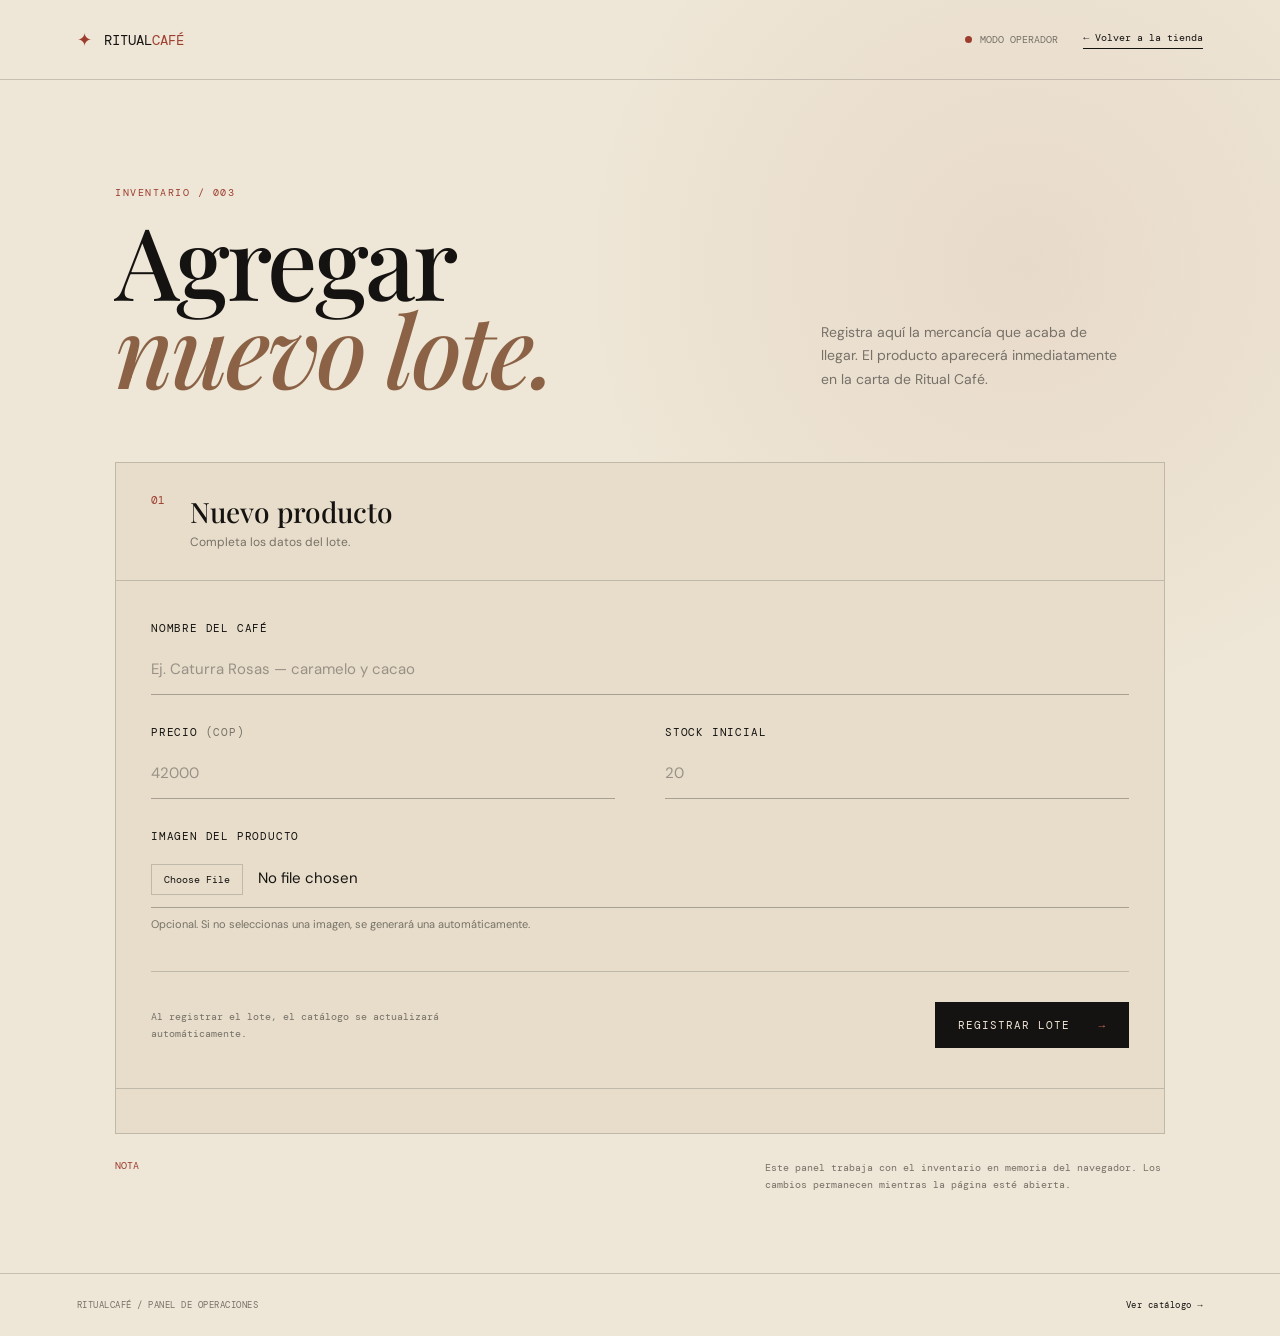
==== admin.html @ 243dc38a "feat: implementar panel de administración al inventario" ====
<!DOCTYPE html>
<html lang="es">
<head>
    <meta charset="UTF-8">
    <meta name="viewport" content="width=device-width, initial-scale=1.0">

    <title>Ritual Café — Inventario</title>

    <link rel="preconnect" href="https://fonts.googleapis.com">
    <link rel="preconnect" href="https://fonts.gstatic.com" crossorigin>

    <link
        href="https://fonts.googleapis.com/css2?family=DM+Mono:wght@400;500&family=DM+Sans:wght@400;500;600&family=Playfair+Display:ital,wght@0,500;0,600;1,500&display=swap"
        rel="stylesheet"
    >

    <link rel="stylesheet" href="css/admin.css">
</head>

<body>

    <header class="admin-header">

        <div class="admin-marca">
            <span>✦</span>
            <a href="tienda.html">RITUAL<span>CAFÉ</span></a>
        </div>

        <nav aria-label="Navegación administrativa">
            <span class="estado">
                <i></i>
                MODO OPERADOR
            </span>

            <a href="tienda.html">
                ← Volver a la tienda
            </a>
        </nav>

    </header>


    <main class="admin-main">

        <section class="admin-intro">

            <div>
                <span class="etiqueta">INVENTARIO / 003</span>

                <h1>
                    Agregar<br>
                    <em>nuevo lote.</em>
                </h1>
            </div>

            <p>
                Registra aquí la mercancía que acaba de llegar.
                El producto aparecerá inmediatamente en la carta
                de Ritual Café.
            </p>

        </section>


        <section class="panel-inventario">

            <div class="panel-titulo">
                <span>01</span>

                <div>
                    <h2>Nuevo producto</h2>
                    <p>Completa los datos del lote.</p>
                </div>
            </div>


            <form
                id="form-nuevo-producto"
                class="formulario-admin"
            >

                <div class="campo campo-nombre">

                    <label for="nombre-producto">
                        Nombre del café
                    </label>

                    <input
                        type="text"
                        id="nombre-producto"
                        name="nombre"
                        placeholder="Ej. Caturra Rosas — caramelo y cacao"
                        required
                    >

                </div>


                <div class="fila-campos">

                    <div class="campo">

                        <label for="precio-producto">
                            Precio
                            <span>(COP)</span>
                        </label>

                        <input
                            type="number"
                            id="precio-producto"
                            name="precio"
                            min="0"
                            step="500"
                            placeholder="42000"
                            required
                        >

                    </div>


                    <div class="campo">

                        <label for="stock-producto">
                            Stock inicial
                        </label>

                        <input
                            type="number"
                            id="stock-producto"
                            name="stock"
                            min="0"
                            step="1"
                            placeholder="20"
                            required
                        >

                    </div>

                </div>


                <div class="campo">

                    <label for="imagen-producto">
                        Imagen del producto
                    </label>

                    <input
                        type="file"
                        id="imagen-producto"
                        name="imagen"
                        accept="image/*"
                    >

                    <small>
                        Opcional. Si no seleccionas una imagen,
                        se generará una automáticamente.
                    </small>

                </div>


                <div class="formulario-final">

                    <p>
                        Al registrar el lote, el catálogo
                        se actualizará automáticamente.
                    </p>

                    <button
                        type="submit"
                        class="boton-registrar"
                    >
                        Registrar lote
                        <span>→</span>
                    </button>

                </div>

            </form>


            <p
                id="mensaje-admin"
                class="mensaje-admin"
                role="status"
                aria-live="polite"
            ></p>

        </section>


        <section class="nota-admin">

            <span>NOTA</span>

            <p>
                Este panel trabaja con el inventario en memoria
                del navegador. Los cambios permanecen mientras
                la página esté abierta.
            </p>

        </section>

    </main>


    <footer class="admin-footer">
        <span>RITUALCAFÉ / PANEL DE OPERACIONES</span>

        <a href="tienda.html">
            Ver catálogo →
        </a>
    </footer>


    <script src="js/admin.js"></script>

</body>
</html>
---- css/admin.css ----
:root {
    --negro: #151311;
    --negro-suave: #211e1b;

    --crema: #eee6d6;
    --papel: #e7ddca;

    --cafe: #60432e;
    --rojo: #9d3d2e;

    --gris: #777168;

    --borde: rgba(21, 19, 17, 0.18);

    --fuente-titulo: "Playfair Display", Georgia, serif;
    --fuente-cuerpo: "DM Sans", sans-serif;
    --fuente-mono: "DM Mono", monospace;
}


* {
    box-sizing: border-box;
}


html {
    scroll-behavior: smooth;
}


body {
    margin: 0;

    min-height: 100vh;

    background:
        radial-gradient(
            circle at 80% 20%,
            rgba(157, 61, 46, 0.07),
            transparent 30%
        ),
        var(--crema);

    color: var(--negro);

    font-family: var(--fuente-cuerpo);
}


a {
    color: inherit;
}


button,
input {
    font: inherit;
}


/* ---------- HEADER ---------- */

.admin-header {
    min-height: 80px;

    padding: 0 6vw;

    border-bottom: 1px solid var(--borde);

    display: flex;
    align-items: center;
    justify-content: space-between;
}


.admin-marca {
    display: flex;
    align-items: center;
    gap: 12px;

    font-family: var(--fuente-mono);
    font-size: 14px;
}


.admin-marca > span {
    color: var(--rojo);
    font-size: 18px;
}


.admin-marca a {
    text-decoration: none;
}


.admin-marca a span {
    color: var(--rojo);
}


.admin-header nav {
    display: flex;
    align-items: center;
    gap: 25px;

    font-family: var(--fuente-mono);
    font-size: 10px;
}


.estado {
    display: flex;
    align-items: center;
    gap: 8px;

    color: var(--gris);
}


.estado i {
    width: 7px;
    height: 7px;

    display: block;

    border-radius: 50%;

    background: var(--rojo);
}


.admin-header nav a {
    text-decoration: none;

    padding-bottom: 4px;

    border-bottom: 1px solid var(--negro);
}


/* ---------- MAIN ---------- */

.admin-main {
    width: min(1050px, 90%);

    margin: 0 auto;

    padding: 100px 0 80px;
}


/* ---------- INTRO ---------- */

.admin-intro {
    display: grid;

    grid-template-columns: 1fr 0.55fr;

    gap: 80px;

    align-items: end;

    margin-bottom: 70px;
}


.etiqueta {
    color: var(--rojo);

    font-family: var(--fuente-mono);
    font-size: 10px;
    letter-spacing: 1.5px;
}


.admin-intro h1 {
    margin: 15px 0 0;

    font-family: var(--fuente-titulo);

    font-size: clamp(55px, 8vw, 100px);

    font-weight: 500;

    line-height: 0.88;

    letter-spacing: -3px;
}


.admin-intro h1 em {
    color: var(--cafe-claro, #8b6245);
}


.admin-intro > p {
    max-width: 300px;

    margin: 0;

    color: var(--gris);

    font-size: 14px;

    line-height: 1.7;
}


/* ---------- PANEL ---------- */

.panel-inventario {
    background: var(--papel);

    border: 1px solid var(--borde);
}


.panel-titulo {
    display: flex;
    align-items: flex-start;
    gap: 25px;

    padding: 30px 35px;

    border-bottom: 1px solid var(--borde);
}


.panel-titulo > span {
    color: var(--rojo);

    font-family: var(--fuente-mono);
    font-size: 11px;
}


.panel-titulo h2 {
    margin: 0 0 4px;

    font-family: var(--fuente-titulo);

    font-size: 28px;

    font-weight: 500;
}


.panel-titulo p {
    margin: 0;

    color: var(--gris);

    font-size: 12px;
}


/* ---------- FORMULARIO ---------- */

.formulario-admin {
    padding: 40px 35px;

    display: flex;
    flex-direction: column;

    gap: 30px;
}


.campo {
    display: flex;
    flex-direction: column;

    gap: 9px;
}


.campo label {
    font-family: var(--fuente-mono);

    font-size: 11px;

    text-transform: uppercase;

    letter-spacing: 0.8px;
}


.campo label span {
    color: var(--gris);
}


.campo input {
    width: 100%;

    padding: 15px 0;

    border: none;
    border-bottom: 1px solid rgba(21, 19, 17, 0.3);

    background: transparent;

    color: var(--negro);

    outline: none;

    font-size: 15px;

    transition: border-color 0.2s ease;
}


.campo input:focus {
    border-bottom-color: var(--rojo);
}


.campo input::placeholder {
    color: #999187;
}


.fila-campos {
    display: grid;

    grid-template-columns: 1fr 1fr;

    gap: 50px;
}


.campo input[type="file"] {
    padding: 12px 0;

    cursor: pointer;
}


.campo input[type="file"]::file-selector-button {
    margin-right: 15px;

    padding: 8px 12px;

    border: 1px solid var(--borde);

    background: transparent;

    color: var(--negro);

    font-family: var(--fuente-mono);

    font-size: 10px;

    cursor: pointer;
}


.campo small {
    color: var(--gris);

    font-size: 11px;
}


/* ---------- FINAL FORMULARIO ---------- */

.formulario-final {
    margin-top: 10px;

    padding-top: 30px;

    border-top: 1px solid var(--borde);

    display: flex;
    align-items: center;
    justify-content: space-between;

    gap: 30px;
}


.formulario-final p {
    max-width: 350px;

    margin: 0;

    color: var(--gris);

    font-family: var(--fuente-mono);

    font-size: 10px;

    line-height: 1.7;
}


.boton-registrar {
    padding: 15px 22px;

    border: 1px solid var(--negro);

    background: var(--negro);

    color: var(--crema);

    cursor: pointer;

    font-family: var(--fuente-mono);

    font-size: 11px;

    text-transform: uppercase;

    letter-spacing: 1px;

    transition:
        background 0.2s ease,
        color 0.2s ease;
}


.boton-registrar span {
    margin-left: 20px;

    color: #c96b5a;
}


.boton-registrar:hover {
    background: transparent;

    color: var(--negro);
}


/* ---------- MENSAJE ---------- */

.mensaje-admin {
    min-height: 45px;

    margin: 0;

    padding: 15px 35px;

    border-top: 1px solid var(--borde);

    color: var(--rojo);

    font-family: var(--fuente-mono);

    font-size: 11px;
}


/* ---------- NOTA ---------- */

.nota-admin {
    margin-top: 25px;

    display: flex;

    justify-content: space-between;

    gap: 30px;

    color: var(--gris);

    font-family: var(--fuente-mono);

    font-size: 10px;
}


.nota-admin span {
    color: var(--rojo);
}


.nota-admin p {
    max-width: 400px;

    margin: 0;

    line-height: 1.7;
}


/* ---------- FOOTER ---------- */

.admin-footer {
    padding: 25px 6vw;

    border-top: 1px solid var(--borde);

    display: flex;

    justify-content: space-between;

    color: var(--gris);

    font-family: var(--fuente-mono);

    font-size: 9px;

    letter-spacing: 0.5px;
}


.admin-footer a {
    color: var(--negro);

    text-decoration: none;
}


/* ---------- RESPONSIVE ---------- */

@media (max-width: 750px) {

    .admin-header {
        padding: 20px 5vw;

        align-items: flex-start;
    }


    .admin-header nav {
        flex-direction: column;

        align-items: flex-end;

        gap: 10px;
    }


    .admin-main {
        width: 90%;

        padding-top: 70px;
    }


    .admin-intro {
        grid-template-columns: 1fr;

        gap: 35px;
    }


    .fila-campos {
        grid-template-columns: 1fr;

        gap: 30px;
    }


    .formulario-final {
        align-items: flex-start;

        flex-direction: column;
    }


    .boton-registrar {
        width: 100%;
    }


    .nota-admin {
        flex-direction: column;
    }


    .admin-footer {
        flex-direction: column;

        gap: 15px;
    }
}
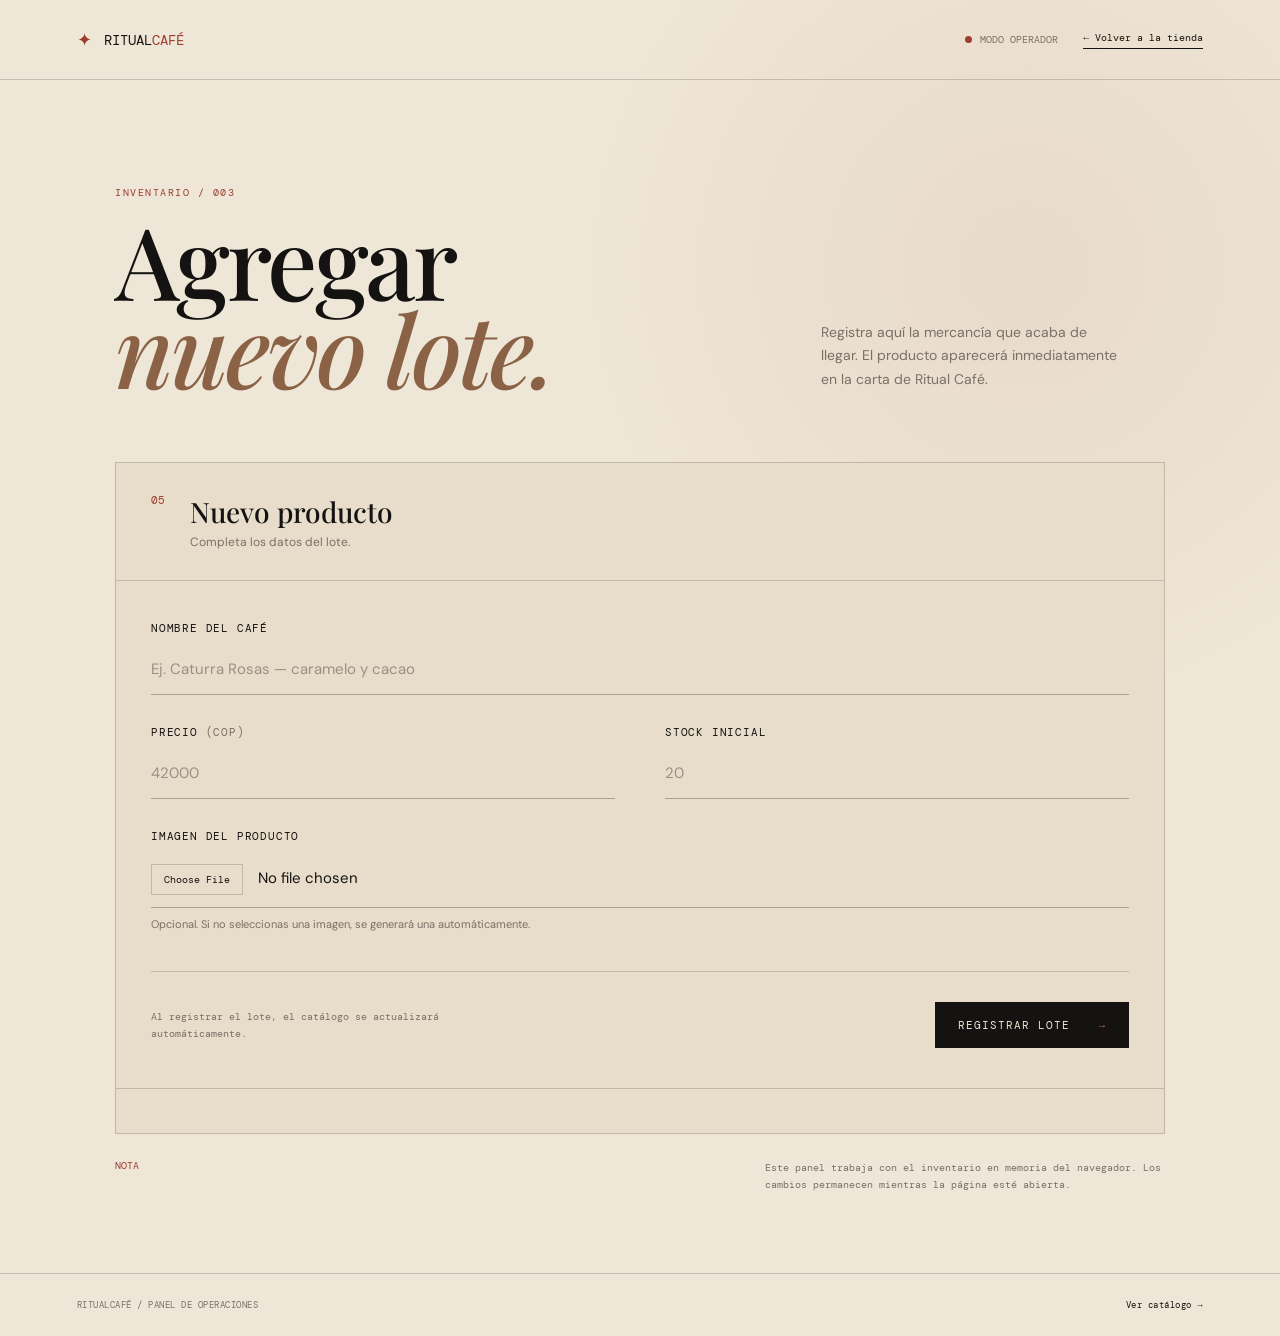
==== commit 8554241e: "refactor: cambio de nombre en admin.html" ====
--- a/admin.html
+++ b/admin.html
@@ -23,7 +23,7 @@
 
         <div class="admin-marca">
             <span>✦</span>
-            <a href="tienda.html">RITUAL<span>CAFÉ</span></a>
+            <a href="index.html">RITUAL<span>CAFÉ</span></a>
         </div>
 
         <nav aria-label="Navegación administrativa">
@@ -32,7 +32,7 @@
                 MODO OPERADOR
             </span>
 
-            <a href="tienda.html">
+            <a href="index.html">
                 ← Volver a la tienda
             </a>
         </nav>
@@ -208,7 +208,7 @@
     <footer class="admin-footer">
         <span>RITUALCAFÉ / PANEL DE OPERACIONES</span>
 
-        <a href="tienda.html">
+        <a href="index.html">
             Ver catálogo →
         </a>
     </footer>
